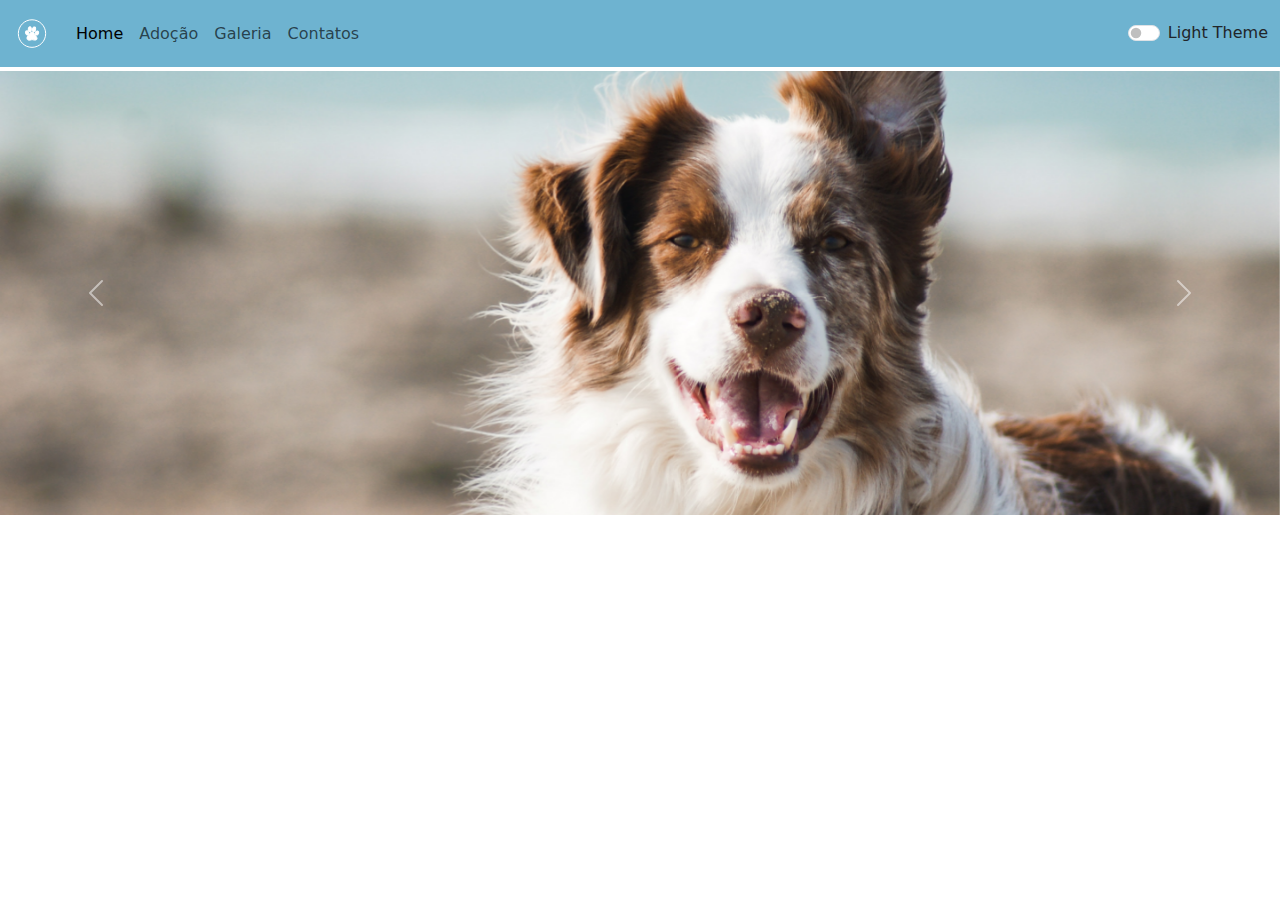
==== index.html @ ae580012 "PawShop v0.5" ====
<!DOCTYPE html>
<html lang="pt-br">
<head>
    <meta charset="UTF-8">
    <meta http-equiv="X-UA-Compatible" content="IE=edge">
    <meta name="viewport" content="width=device-width, initial-scale=1.0">
    <link rel="stylesheet" href="styles/bootstrap.min.css">
    <link rel="stylesheet" href="styles/all.css">
    <link rel="shortcut icon" href="img/ico/logoDark.svg" type="image/x-icon">
    <title>Paw Shop</title>
</head>
<body data-bs-theme="light">
    <header>
        <nav class="navbar navbar-expand-lg">
            <div class="container-fluid">
              <a class="navbar-brand" href="index.html">
                  <img src="img/ico/logoWhite.svg" width="px" height="px" alt="Logo PawShop que leva para o site principal">
                </a>
              <button class="navbar-toggler" type="button" data-bs-toggle="collapse" data-bs-target="#navbarNav" aria-controls="navbarNav" aria-expanded="false" aria-label="Toggle navigation">
                <span class="navbar-toggler-icon"></span>
              </button>
              <div class="collapse navbar-collapse justify-content-between" id="navbarNav">
                <ul class="navbar-nav">
                  <li class="nav-item">
                    <a class="nav-link active" aria-current="page" href="index.html">Home</a>
                  </li>
                  <li class="nav-item">
                    <a class="nav-link" href="pages/adocao.html">Adoção</a>
                  </li>
                  <li class="nav-item">
                    <a class="nav-link" href="pages/galeria.html">Galeria</a>
                  </li>
                  <li class="nav-item">
                    <a class="nav-link" href="pages/contatos.html">Contatos</a>
                  </li>
                </ul>
                <ul class="navbar-nav">
                    <li class="nav-item">
                        <div class="form-check form-switch">
                            <input onclick="trocarTemaAtual()" class="form-check-input" type="checkbox" role="switch" id="SwitchTheme">
                            <label onclick="trocarNomeBotao()" id="switchName" class="form-check-label" for="SwitchTheme">Light Theme</label>
                        </div>
                    </li>
                </ul>
              </div>
            </div>
          </nav>
    </header>
    <main>
        <section id="banner" class="mt-1">
            <div id="carouselExample" class="carousel slide">
                <div class="carousel-inner">
                  <div class="carousel-item active">
                    <img src="img/bannerMobile/bannerMobile.png" class="d-md-none w-100" alt="">
                    <img src="img/bannerTablet/bannerTablet.png" class="d-none d-md-block d-lg-none w-100" alt="">
                    <img src="img/imgs/banner/banner.png" class="d-none d-md-none d-lg-block w-100" alt="">
                  </div>
                  <div class="carousel-item">
                    <img src="img/bannerMobile/bannerMobile2.png" class="d-md-none w-100" alt="">
                    <img src="img/bannerTablet/bannerTablet2.png" class="d-none d-md-block d-lg-none w-100" alt="">
                    <img src="img/imgs/banner/banner2.png" class="d-none d-md-none d-lg-block w-100" alt="">
                  </div>
                  <div class="carousel-item">
                    <img src="img/bannerMobile/bannerMobile3.png" class="d-md-none w-100" alt="">
                    <img src="img/bannerTablet/bannerTablet3.png" class="d-none d-md-block d-lg-none w-100" alt="">
                    <img src="img/imgs/banner/banner3.png" class="d-none d-md-none d-lg-block w-100" alt="">
                  </div>
                </div>
                <button class="carousel-control-prev" type="button" data-bs-target="#carouselExample" data-bs-slide="prev">
                  <span class="carousel-control-prev-icon" aria-hidden="true"></span>
                  <span class="visually-hidden">Previous</span>
                </button>
                <button class="carousel-control-next" type="button" data-bs-target="#carouselExample" data-bs-slide="next">
                  <span class="carousel-control-next-icon" aria-hidden="true"></span>
                  <span class="visually-hidden">Next</span>
                </button>
              </div>
        </section>
    </main>
    <footer>    

    </footer>    
    <script src="scripts/bootstrap.bundle.min.js"></script>
    <script>
        var ThemeButton = document.querySelector("#SwitchTheme")

        function trocarTemaAtual(){
            var body = document.querySelector("body")
            var switchName = document.querySelector("#switchName")

            if(ThemeButton.checked){
                body.setAttribute("data-bs-theme","dark")
                switchName.innerHTML = "Dark Theme"
            }else{
                body.setAttribute("data-bs-theme","light")
                switchName.innerHTML = "Light Theme"
            }
        }
    </script>
</body>
</html>
---- styles/all.css ----
:root{
    --blue : #6EB3D0;
    --green : #B6D7A8;
    --pink : #F7B6D2;
    --orange : #F4A623;
    --black : #000000;
    --white : #FFFFFF;
}

header nav{
    background-color: var(--blue);
}
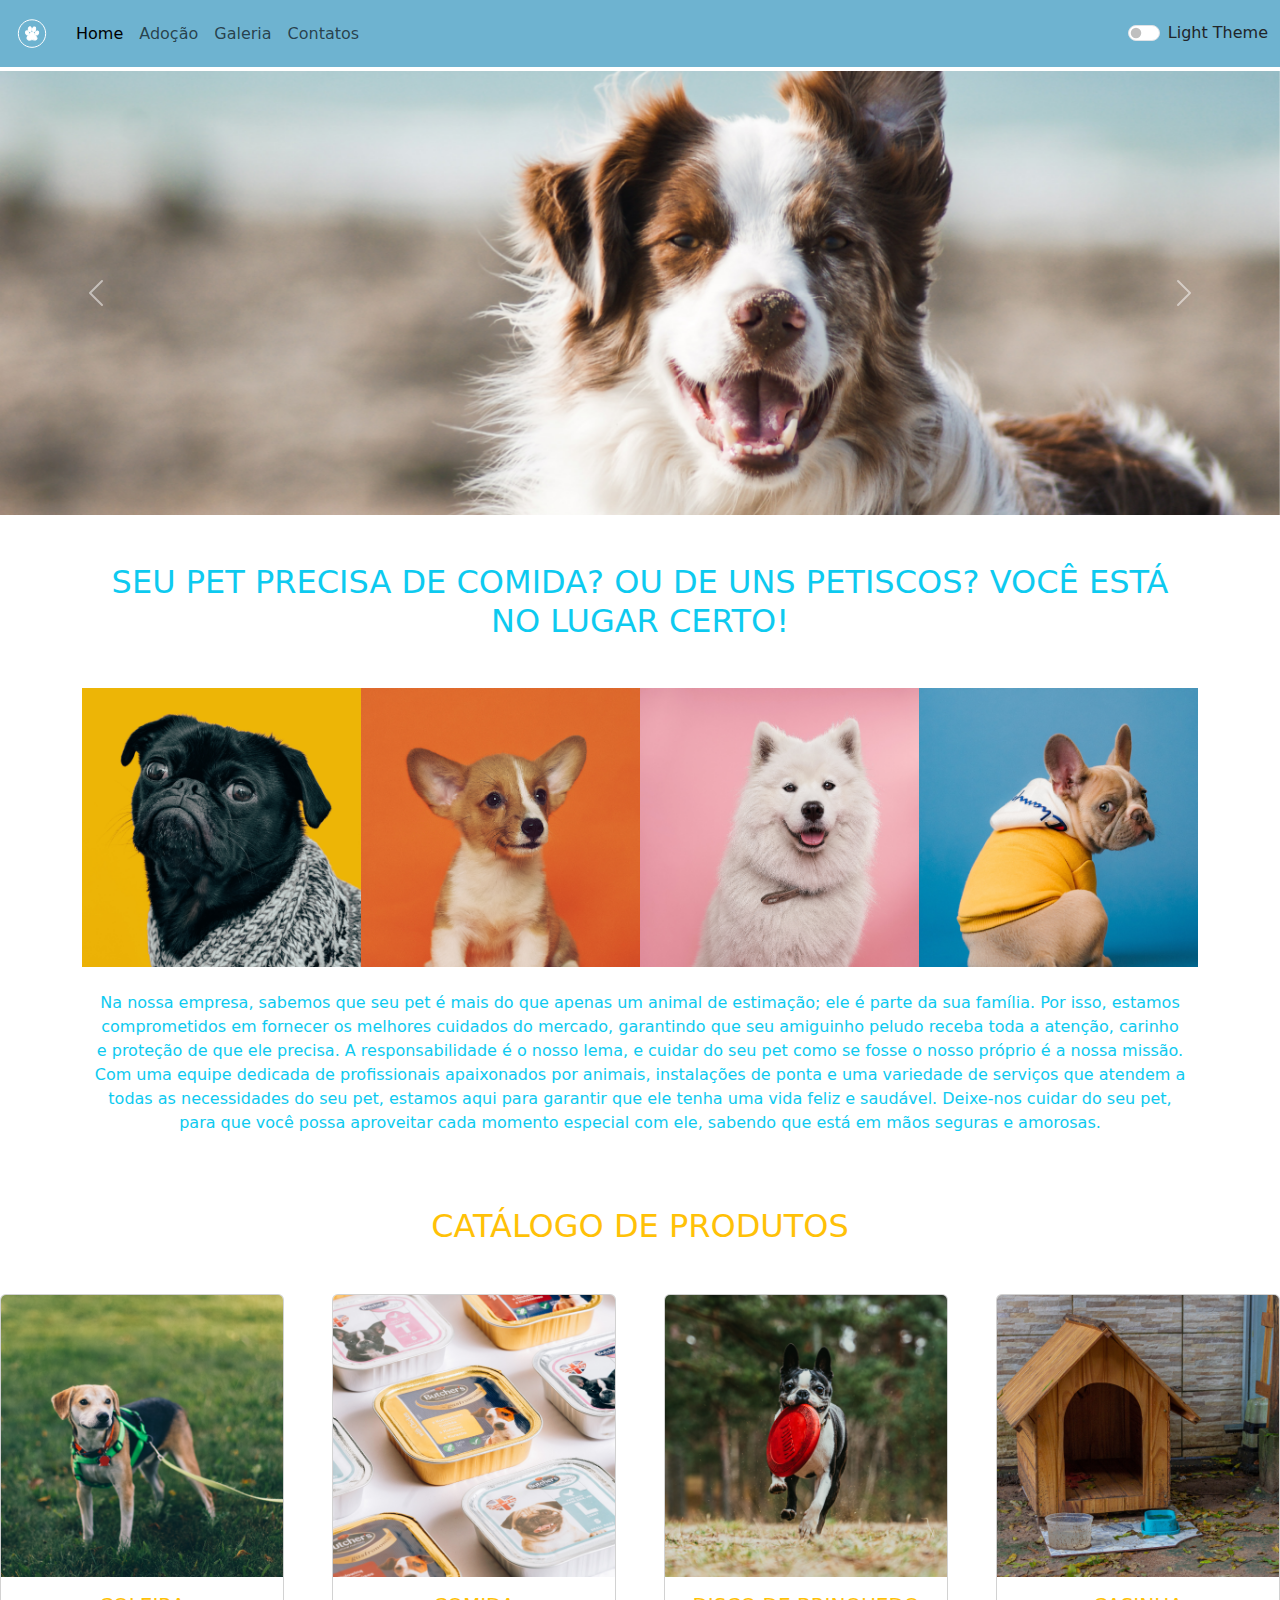
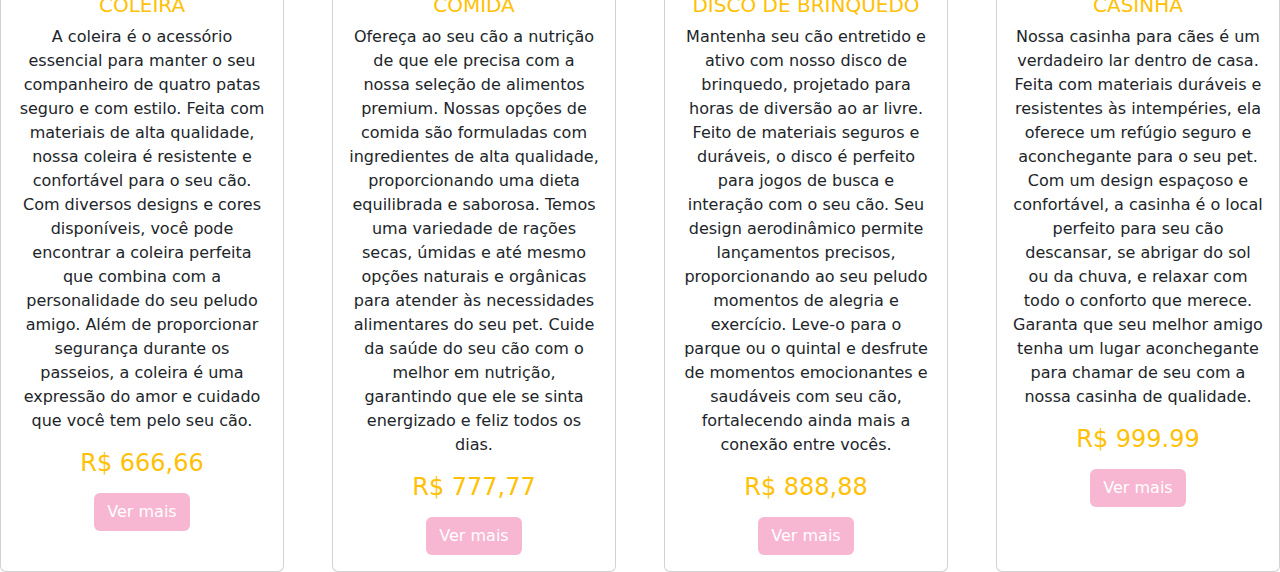
==== commit 7c8cd9c6: "PawShop v1.0" ====
--- a/index.html
+++ b/index.html
@@ -76,10 +76,182 @@
                 </button>
               </div>
         </section>
+
+        <section id="apresentaCao" class="text-info">
+          <div class="container row mx-auto">
+            <h2 class="my-5 text-center">SEU PET PRECISA DE COMIDA? OU DE UNS PETISCOS? VOCÊ ESTÁ NO LUGAR CERTO!</h2>
+          </div>
+          <div class="container row mx-auto">
+            <div class="m-0 p-0 col-3"  id="dog0">
+              <img class="w-100" src="img/imgs/dogsSection/img1.png" alt="">
+            </div>
+            <div class="m-0 p-0 col-3" id="dog1">
+              <img class="w-100" src="img/imgs/dogsSection/img2.png" alt="">
+            </div>
+            <div class="m-0 p-0 col-3" id="dog2">
+              <img class="w-100" src="img/imgs/dogsSection/img3.png" alt="">
+            </div>
+            <div class="m-0 p-0 col-3" id="dog3">
+              <img class="w-100" src="img/imgs/dogsSection/img4.png" alt="">
+            </div>
+          </div>
+          <div class="container row mx-auto">
+            <p class="my-4 text-center">Na nossa empresa, sabemos que seu pet é mais do que apenas um animal de estimação; ele é parte da sua família. Por isso, estamos comprometidos em fornecer os melhores cuidados do mercado, garantindo que seu amiguinho peludo receba toda a atenção, carinho e proteção de que ele precisa. A responsabilidade é o nosso lema, e cuidar do seu pet como se fosse o nosso próprio é a nossa missão. Com uma equipe dedicada de profissionais apaixonados por animais, instalações de ponta e uma variedade de serviços que atendem a todas as necessidades do seu pet, estamos aqui para garantir que ele tenha uma vida feliz e saudável. Deixe-nos cuidar do seu pet, para que você possa aproveitar cada momento especial com ele, sabendo que está em mãos seguras e amorosas.</p>
+          </div>
+        </section>
+
+        <section id="catalogo" class="text-warning">
+          <div>
+            <h2 class="text-center my-5">CATÁLOGO DE PRODUTOS</h2>
+          </div>
+        <div class="d-flex justify-content-center gap-5">  
+          <div class="card" style="width: 18rem;">
+            <img src="img/imgs/products/productImage.png" class="card-img-top" alt="">
+            <div class="card-body">
+              <h5 class="card-title text-center text-warning">COLEIRA</h5>
+              <p class="card-text text-center">A coleira é o acessório essencial para manter o seu companheiro de quatro patas seguro e com estilo. Feita com materiais de alta qualidade, nossa coleira é resistente e confortável para o seu cão. Com diversos designs e cores disponíveis, você pode encontrar a coleira perfeita que combina com a personalidade do seu peludo amigo. Além de proporcionar segurança durante os passeios, a coleira é uma expressão do amor e cuidado que você tem pelo seu cão.</p>
+              <h4 class="text-warning mt-2 mb-3 text-center">R$ 666,66</h4>
+              <div class="d-flex justify-content-center">
+              <button type="button" class="btn btn-pink" data-bs-toggle="modal" data-bs-target="#modalcoleira">
+                Ver mais
+              </button>
+              </div>
+            </div>
+          </div>
+          <div class="card" style="width: 18rem;">
+            <img src="img/imgs/products/productImage2.png" class="card-img-top" alt="">
+            <div class="card-body">
+              <h5 class="card-title text-center text-warning">COMIDA</h5>
+              <p class="card-text text-center">Ofereça ao seu cão a nutrição de que ele precisa com a nossa seleção de alimentos premium. Nossas opções de comida são formuladas com ingredientes de alta qualidade, proporcionando uma dieta equilibrada e saborosa. Temos uma variedade de rações secas, úmidas e até mesmo opções naturais e orgânicas para atender às necessidades alimentares do seu pet. Cuide da saúde do seu cão com o melhor em nutrição, garantindo que ele se sinta energizado e feliz todos os dias.</p>
+              <h4 class="text-warning mt-2 mb-3 text-center">R$ 777,77</h4>
+              <div class="d-flex justify-content-center">
+              <button type="button" class="btn btn-pink" data-bs-toggle="modal" data-bs-target="#modalcomida">
+                Ver mais
+              </button>
+              </div>
+            </div>
+          </div>
+          <div class="card" style="width: 18rem;">
+            <img src="img/imgs/products/productImage3.png" class="card-img-top" alt="">
+            <div class="card-body">
+              <h5 class="card-title text-center text-warning">DISCO DE BRINQUEDO</h5>
+              <p class="card-text text-center">Mantenha seu cão entretido e ativo com nosso disco de brinquedo, projetado para horas de diversão ao ar livre. Feito de materiais seguros e duráveis, o disco é perfeito para jogos de busca e interação com o seu cão. Seu design aerodinâmico permite lançamentos precisos, proporcionando ao seu peludo momentos de alegria e exercício. Leve-o para o parque ou o quintal e desfrute de momentos emocionantes e saudáveis com seu cão, fortalecendo ainda mais a conexão entre vocês.</p>
+              <h4 class="text-warning mt-2 mb-3 text-center">R$ 888,88</h4>
+              <div class="d-flex justify-content-center">
+              <button type="button" class="btn btn-pink" data-bs-toggle="modal" data-bs-target="#modalbrinquedo">
+                Ver mais
+              </button>
+              </div>
+            </div>
+          </div>
+          <div class="card" style="width: 18rem;">
+            <img src="img/imgs/products/productImage4.png" class="card-img-top" alt="">
+            <div class="card-body">
+              <h5 class="card-title text-center text-warning">CASINHA</h5>
+              <p class="card-text text-center">Nossa casinha para cães é um verdadeiro lar dentro de casa. Feita com materiais duráveis e resistentes às intempéries, ela oferece um refúgio seguro e aconchegante para o seu pet. Com um design espaçoso e confortável, a casinha é o local perfeito para seu cão descansar, se abrigar do sol ou da chuva, e relaxar com todo o conforto que merece. Garanta que seu melhor amigo tenha um lugar aconchegante para chamar de seu com a nossa casinha de qualidade.</p>
+              <h4 class="text-warning mt-2 mb-3 text-center">R$ 999.99</h4>
+              <div class="d-flex justify-content-center">
+              <button type="button" class="btn btn-pink" data-bs-toggle="modal" data-bs-target="#modalcasinha">
+                Ver mais
+              </button>
+              </div>
+            </div>
+          </div> 
+        </div> 
+        </section>
+
     </main>
     <footer>    
 
-    </footer>    
+    </footer>
+    
+    <div id="modals">
+      <!-- Modal coleira -->
+      <div class="modal fade" id="modalcoleira" tabindex="-1" aria-labelledby="exampleModalLabel" aria-hidden="true">
+        <div class="modal-dialog">
+          <div class="modal-content">
+            <div class="modal-header">
+              <h1 class="modal-title fs-5" id="exampleModalLabel">Coleira</h1>
+              <button type="button" class="btn-close" data-bs-dismiss="modal" aria-label="Close"></button>
+            </div>
+            <div class="modal-body">
+              <img class="w-100" src="img/imgs/products/productImage.png" alt="">
+              <p class="mt-3">A coleira é o acessório essencial para manter o seu companheiro de quatro patas seguro e com estilo. Feita com materiais de alta qualidade, nossa coleira é resistente e confortável para o seu cão. Com diversos designs e cores disponíveis, você pode encontrar a coleira perfeita que combina com a personalidade do seu peludo amigo. Além de proporcionar segurança durante os passeios, a coleira é uma expressão do amor e cuidado que você tem pelo seu cão.</p>
+              <h4 class="text-success my-2">R$ 666,66</h4>
+            </div>
+            <div class="modal-footer">
+              <button type="button" class="btn btn-danger" data-bs-dismiss="modal">Fechar</button>
+              <button type="button" class="btn btn-success">Adicionar ao carrinho</button>
+            </div>
+          </div>
+        </div>
+      </div>
+      <!-- Fim modal coleira -->
+      <!-- Modal comida -->
+      <div class="modal fade" id="modalcomida" tabindex="-1" aria-labelledby="exampleModalLabel" aria-hidden="true">
+        <div class="modal-dialog">
+          <div class="modal-content">
+            <div class="modal-header">
+              <h1 class="modal-title fs-5" id="exampleModalLabel">Comida</h1>
+              <button type="button" class="btn-close" data-bs-dismiss="modal" aria-label="Close"></button>
+            </div>
+            <div class="modal-body">
+              <img class="w-100" src="img/imgs/products/productImage2.png" alt="">
+              <p class="mt-3">Ofereça ao seu cão a nutrição de que ele precisa com a nossa seleção de alimentos premium. Nossas opções de comida são formuladas com ingredientes de alta qualidade, proporcionando uma dieta equilibrada e saborosa. Temos uma variedade de rações secas, úmidas e até mesmo opções naturais e orgânicas para atender às necessidades alimentares do seu pet. Cuide da saúde do seu cão com o melhor em nutrição, garantindo que ele se sinta energizado e feliz todos os dias.</p>
+              <h4 class="text-success my-2">R$ 777,77</h4>
+            </div>
+            <div class="modal-footer">
+              <button type="button" class="btn btn-danger" data-bs-dismiss="modal">Fechar</button>
+              <button type="button" class="btn btn-success">Adicionar ao carrinho</button>
+            </div>
+          </div>
+        </div>
+      </div>
+      <!-- Fim modal comida -->
+      <!-- Modal brinquedo -->
+      <div class="modal fade" id="modalbrinquedo" tabindex="-1" aria-labelledby="exampleModalLabel" aria-hidden="true">
+        <div class="modal-dialog">
+          <div class="modal-content">
+            <div class="modal-header">
+              <h1 class="modal-title fs-5" id="exampleModalLabel">Disco de Brinquedo</h1>
+              <button type="button" class="btn-close" data-bs-dismiss="modal" aria-label="Close"></button>
+            </div>
+            <div class="modal-body">
+              <img class="w-100" src="img/imgs/products/productImage3.png" alt="">
+              <p class="mt-3">Mantenha seu cão entretido e ativo com nosso disco de brinquedo, projetado para horas de diversão ao ar livre. Feito de materiais seguros e duráveis, o disco é perfeito para jogos de busca e interação com o seu cão. Seu design aerodinâmico permite lançamentos precisos, proporcionando ao seu peludo momentos de alegria e exercício. Leve-o para o parque ou o quintal e desfrute de momentos emocionantes e saudáveis com seu cão, fortalecendo ainda mais a conexão entre vocês.</p>
+              <h4 class="text-success my-2">R$ 888,88</h4>
+            </div>
+            <div class="modal-footer">
+              <button type="button" class="btn btn-danger" data-bs-dismiss="modal">Fechar</button>
+              <button type="button" class="btn btn-success">Adicionar ao carrinho</button>
+            </div>
+          </div>
+        </div>
+      </div>
+      <!-- Fim modal brinquedo -->
+      <!-- Modal casinha -->
+      <div class="modal fade" id="modalcasinha" tabindex="-1" aria-labelledby="exampleModalLabel" aria-hidden="true">
+        <div class="modal-dialog">
+          <div class="modal-content">
+            <div class="modal-header">
+              <h1 class="modal-title fs-5" id="exampleModalLabel">Casinha</h1>
+              <button type="button" class="btn-close" data-bs-dismiss="modal" aria-label="Close"></button>
+            </div>
+            <div class="modal-body">
+              <img class="w-100" src="img/imgs/products/productImage4.png" alt="">
+              <p class="mt-3">Nossa casinha para cães é um verdadeiro lar dentro de casa. Feita com materiais duráveis e resistentes às intempéries, ela oferece um refúgio seguro e aconchegante para o seu pet. Com um design espaçoso e confortável, a casinha é o local perfeito para seu cão descansar, se abrigar do sol ou da chuva, e relaxar com todo o conforto que merece. Garanta que seu melhor amigo tenha um lugar aconchegante para chamar de seu com a nossa casinha de qualidade.</p>
+              <h4 class="text-success my-2">R$ 999,99</h4>
+            </div>
+            <div class="modal-footer">
+              <button type="button" class="btn btn-danger" data-bs-dismiss="modal">Fechar</button>
+              <button type="button" class="btn btn-success">Adicionar ao carrinho</button>
+            </div>
+          </div>
+        </div>
+      </div>
+      <!-- Fim modal casinha -->
+    </div>
+
     <script src="scripts/bootstrap.bundle.min.js"></script>
     <script>
         var ThemeButton = document.querySelector("#SwitchTheme")
--- a/styles/all.css
+++ b/styles/all.css
@@ -10,3 +10,13 @@
 header nav{
     background-color: var(--blue);
 }
+
+.btn-pink{
+    background-color: var(--pink);
+    color: white;
+}
+
+.btn-pink:hover{
+    background-color: #c590a7;
+    color: white;
+}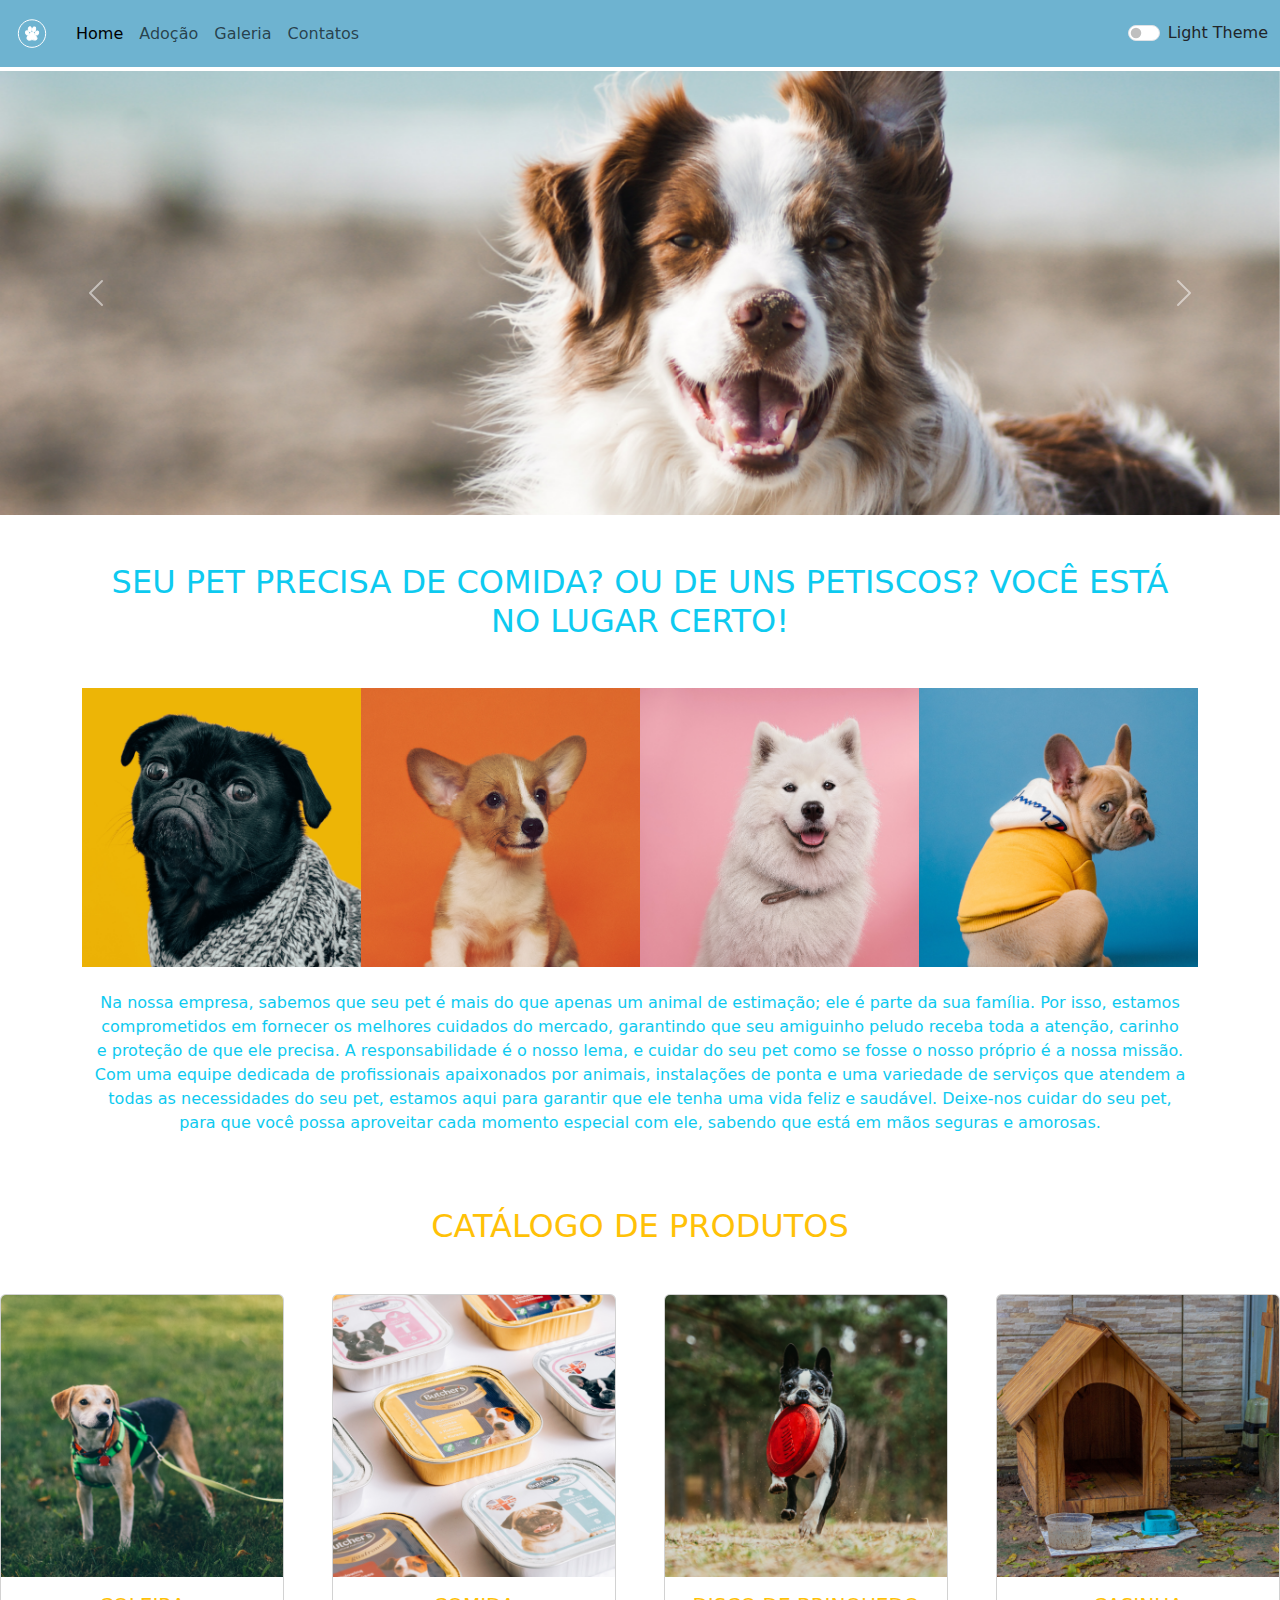
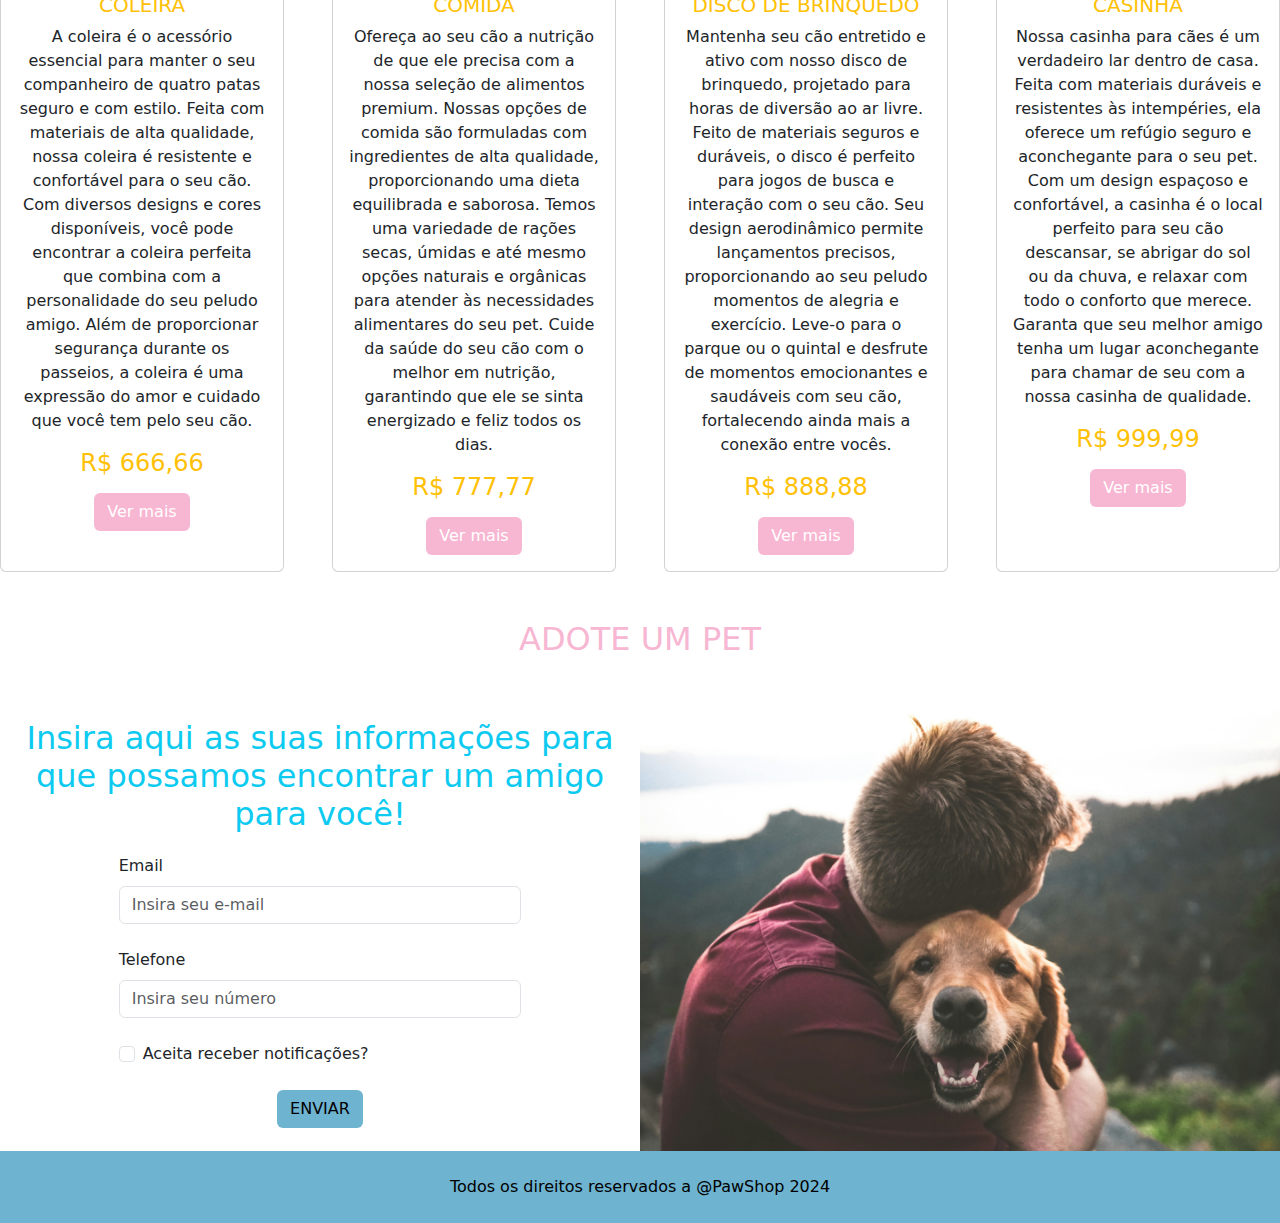
==== commit 2c3c1db8: "PawShop v1.1" ====
--- a/index.html
+++ b/index.html
@@ -149,7 +149,7 @@
             <div class="card-body">
               <h5 class="card-title text-center text-warning">CASINHA</h5>
               <p class="card-text text-center">Nossa casinha para cães é um verdadeiro lar dentro de casa. Feita com materiais duráveis e resistentes às intempéries, ela oferece um refúgio seguro e aconchegante para o seu pet. Com um design espaçoso e confortável, a casinha é o local perfeito para seu cão descansar, se abrigar do sol ou da chuva, e relaxar com todo o conforto que merece. Garanta que seu melhor amigo tenha um lugar aconchegante para chamar de seu com a nossa casinha de qualidade.</p>
-              <h4 class="text-warning mt-2 mb-3 text-center">R$ 999.99</h4>
+              <h4 class="text-warning mt-2 mb-3 text-center">R$ 999,99</h4>
               <div class="d-flex justify-content-center">
               <button type="button" class="btn btn-pink" data-bs-toggle="modal" data-bs-target="#modalcasinha">
                 Ver mais
@@ -160,9 +160,37 @@
         </div> 
         </section>
 
+        <section id="formulario" class="w-100">
+          <h2 class="my-5 text-center text-pink">ADOTE UM PET</h2>
+          <div class="p-0 m-0 container-fluid row" id="formConteudo">
+            <aside class="m-0 p-0 col-6 row justify-content-center">
+              <h2 class="text-center text-info d-flex align-items-center">Insira aqui as suas informações para que possamos encontrar um amigo para você!</h2>
+              <form class="col-8">
+                <div class="mb-4">
+                  <label for="email" class="form-label">Email</label>
+                  <input type="email" class="form-control" id="email" aria-describedby="emailHelp" placeholder="Insira seu e-mail" required>
+                </div>
+                <div class="mb-4">
+                  <label for="telefone" class="form-label">Telefone</label>
+                  <input type="tel" class="form-control" id="telefone" placeholder="Insira seu número" required>
+                </div>
+                <div class="mb-4 form-check">
+                  <input type="checkbox" class="form-check-input" id="exampleCheck1">
+                  <label class="form-check-label" for="exampleCheck1">Aceita receber notificações?</label>
+                </div>
+                <div class="col-12 d-flex justify-content-center">
+                <button type="submit" class="mx-auto btn btn-blue">ENVIAR</button>
+                </div>
+              </form>
+            </aside>
+            <aside class="col-6 m-0 p-0">
+              <img class="w-100" src="img/imgs/imgBanner.png" alt="">
+            </aside>
+          </div>
+        </section>
     </main>
-    <footer>    
-
+    <footer class="d-flex justify-content-center align-items-center btn-blue py-4">    
+      <p class="m-0 p-0 d-flex align-items-center">Todos os direitos reservados a @PawShop 2024</p>
     </footer>
     
     <div id="modals">
--- a/styles/all.css
+++ b/styles/all.css
@@ -19,4 +19,18 @@
 .btn-pink:hover{
     background-color: #c590a7;
     color: white;
+}
+
+.btn-blue{
+    background-color: var(--blue);
+    color: black;
+}
+
+form .btn-blue:hover{
+    background-color: #629cb4;
+    color: black;
+}
+
+.text-pink{
+    color: #F7B6D2;
 }